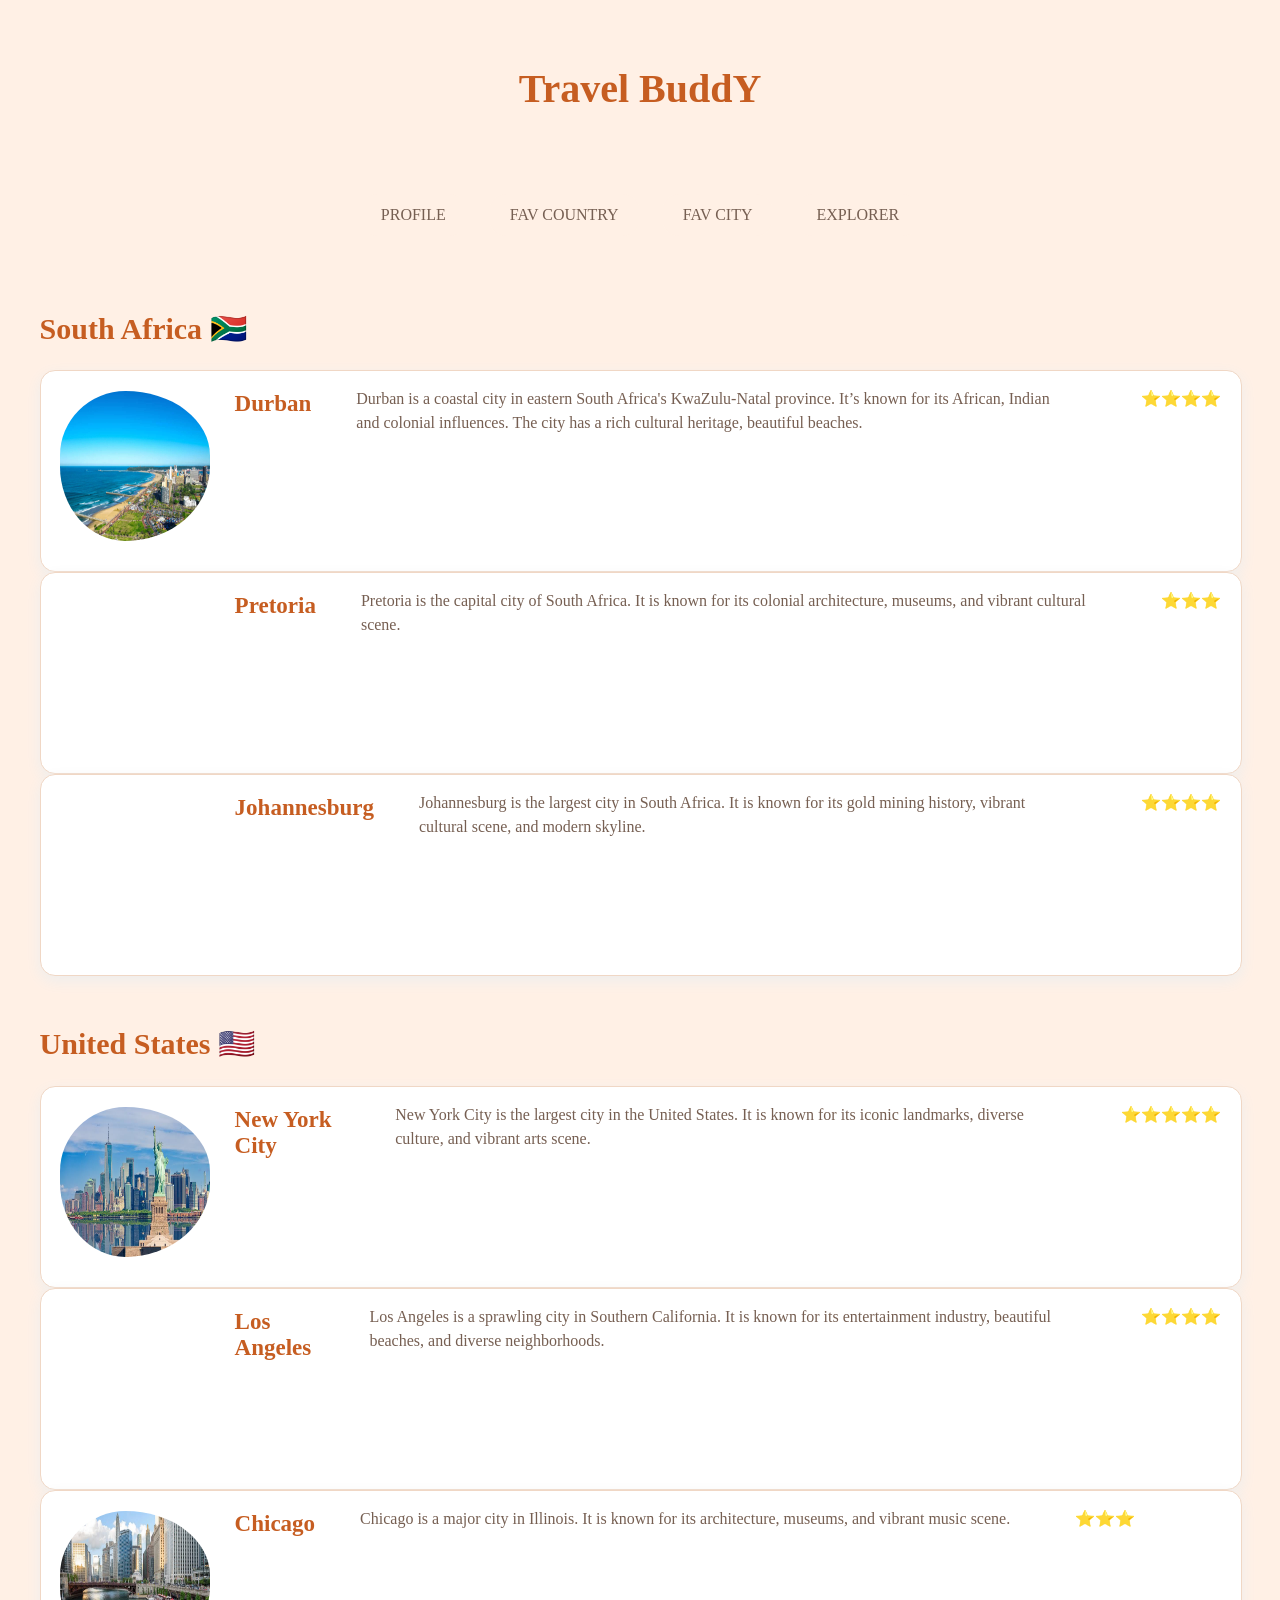
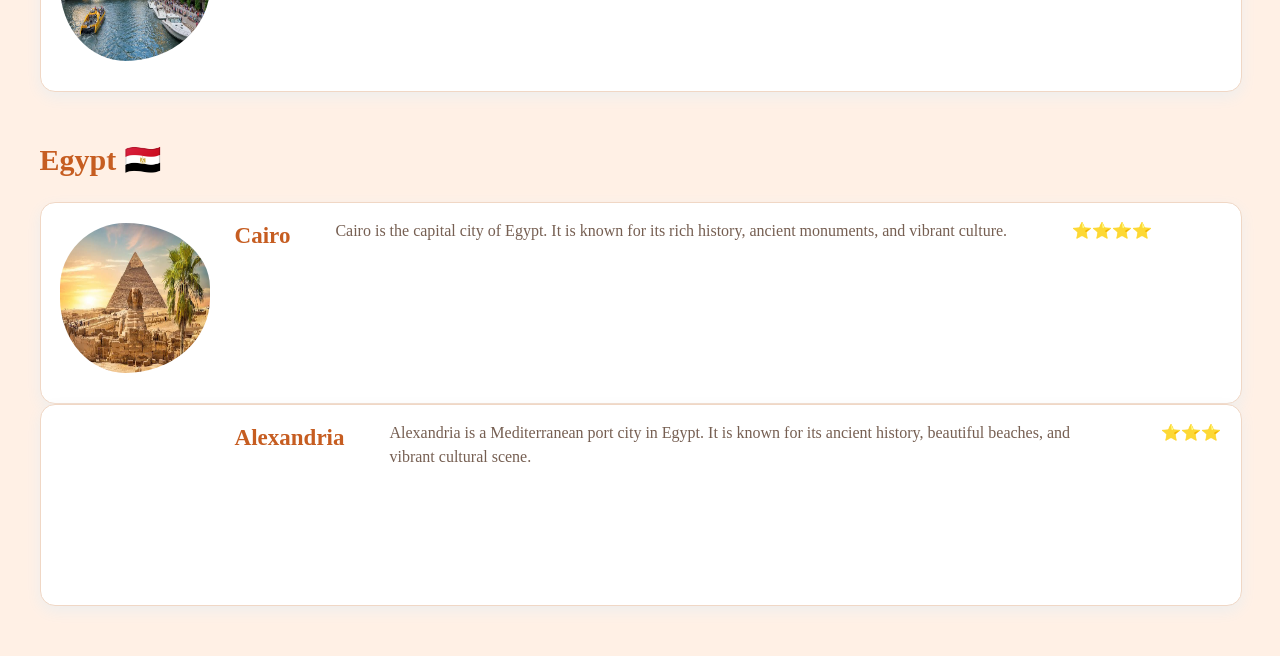
==== index.html @ 29c6b506 "Add files via upload" ====
<!doctype html>
<html>
  <head>
    <title>Travel BuddY</title>
    <link rel="stylesheet" href="style.css" />
  </head>
  <body>
    <header>
      <h1>Travel BuddY</h1>
    </header>
    <nav>
      <a href="#">PROFILE</a>
      <a href="#">FAV COUNTRY</a>
      <a href="#">FAV CITY</a>
      <a href="#">EXPLORER</a>
    </nav>
    <section>
      <h2>South Africa 🇿🇦</h2>
      <div class="city">
        <div class="image">
          <img src="/images/durban.jpeg" alt="Durban, South Africa" />
        </div>
        <h3>Durban</h3>
        <p>
          Durban is a coastal city in eastern South Africa's KwaZulu-Natal
          province. It’s known for its African, Indian and colonial influences.
          The city has a rich cultural heritage, beautiful beaches.
        </p>
        <p>⭐️⭐️⭐️⭐️</p>
      </div>
      <div class="city">
        <div class="image">
          <img src="/images/pretoria.jpg" alt="Pretoria, South Africa" />
        </div>
        <h3>Pretoria</h3>
        <p>
          Pretoria is the capital city of South Africa. It is known for its
          colonial architecture, museums, and vibrant cultural scene.
        </p>
        <p>⭐️⭐️⭐️</p>
      </div>
      <div class="city">
        <div class="image">
          <img
            src="/images/Johannesburg.jpg"
            alt="Johannesburg, South Africa"
          />
        </div>
        <h3>Johannesburg</h3>
        <p>
          Johannesburg is the largest city in South Africa. It is known for its
          gold mining history, vibrant cultural scene, and modern skyline.
        </p>
        <p>⭐️⭐️⭐️⭐️</p>
      </div>
    </section>
    <section>
      <h2>United States 🇺🇸</h2>
      <div class="city">
        <div class="image">
          <img src="/images/newyork.jpeg" alt="New York City, United States" />
        </div>
        <h3>New York City</h3>
        <p>
          New York City is the largest city in the United States. It is known
          for its iconic landmarks, diverse culture, and vibrant arts scene.
        </p>
        <p>⭐️⭐️⭐️⭐️⭐️</p>
      </div>
      <div class="city">
        <div class="image">
          <img src="/images/LA.jpg" alt="Los Angeles, United States" />
        </div>
        <h3>Los Angeles</h3>
        <p>
          Los Angeles is a sprawling city in Southern California. It is known
          for its entertainment industry, beautiful beaches, and diverse
          neighborhoods.
        </p>
        <p>⭐️⭐️⭐️⭐️</p>
      </div>
      <div class="city">
        <div class="image">
          <img src="/images/chicago.jpeg" alt="Chicago, United States" />
        </div>
        <h3>Chicago</h3>
        <p>
          Chicago is a major city in Illinois. It is known for its architecture,
          museums, and vibrant music scene.
        </p>
        <p>⭐️⭐️⭐️</p>
      </div>
    </section>
    <section>
      <h2>Egypt 🇪🇬</h2>
      <div class="city">
        <div class="image">
          <img src="/images/cairo.jpeg" alt="Cairo, Egypt" />
        </div>
        <h3>Cairo</h3>
        <p>
          Cairo is the capital city of Egypt. It is known for its rich history,
          ancient monuments, and vibrant culture.
        </p>
        <p>⭐️⭐️⭐️⭐️</p>
      </div>
      <div class="city">
        <div class="image">
          <img src="/images/alexander.jpg" alt="Alexandria, Egypt" />
        </div>
        <h3>Alexandria</h3>
        <p>
          Alexandria is a Mediterranean port city in Egypt. It is known for its
          ancient history, beautiful beaches, and vibrant cultural scene.
        </p>
        <p>⭐️⭐️⭐️</p>
      </div>
    </section>
  </body>
</html>
---- style.css ----
:root {
      --dark-orange: #c65d21;
      --light-orange: #f4a261;
      --pale-orange: #fff0e5;
      --white: #ffffff; 

      --text: #2f211b;
      --muted: #765f52;
      --border: #f0d7c5;
}

body {
    background-color: var(--pale-orange);
    color: var(--text);
}

header {
    text-align: center;
    padding: 30px;
}

header h1 {
    color: var(--dark-orange);
    font-size: 40px;
}

nav {
    text-align: center;
    padding: 15px;
    
}

nav a {
    text-decoration: none;
    color: var(--muted);
    background-color: var(--pale-orange);

    padding: 12px 20px;
    margin: 10px;

    display: inline-block;
    border-radius: 16px;
}

nav a:hover {
    background-color: var(--light-orange);
    color: var(--white);
}

section {
    margin: 50px auto;
    width: 95%;
}

section h2 {
    color: var(--dark-orange);
    font-size: 30px;
}

.city {
    display: flex;
    gap: 25px;
}

.city {
    background-color: var(--white);
    border: 1px solid var(--border);
    border-radius: 15px;
    width: 100%;
    padding-bottom: 20px;
    overflow: hidden;
    box-shadow: 0px 5px 15px #eee;
}

.city img {
    width: 150px;
    height: 150px;
    color:var(--white);
    display:block;
    border-radius: 1px;
    padding-block: 10px;
    padding-left: 19px;
    padding-top: 20px;
     border-radius: 100px;
}

.city h3 {
    color: var(--dark-orange);
    font-size: 23px;
    margin-top: 20px;
}

.city p {
    color: var(--muted);
    margin-left: 20px;
    margin-right: 20px;
    line-height: 1.5;
}
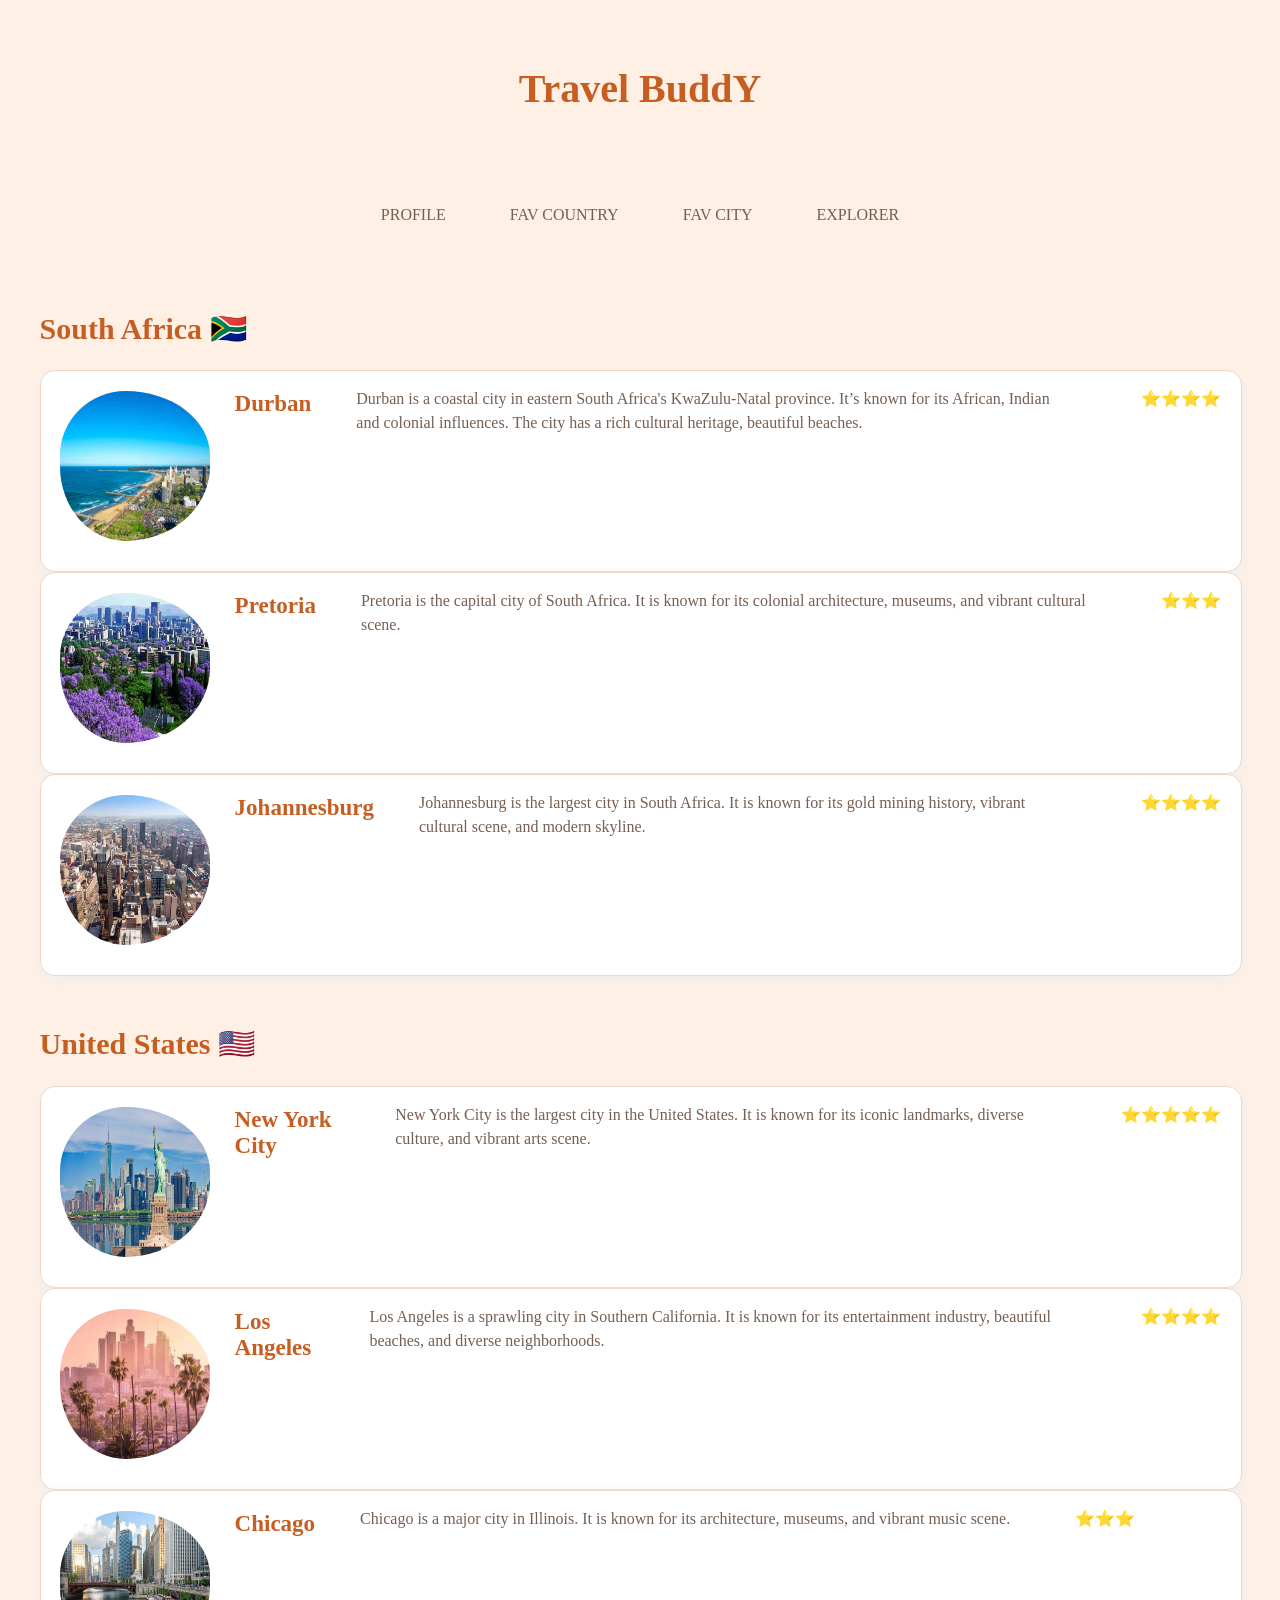
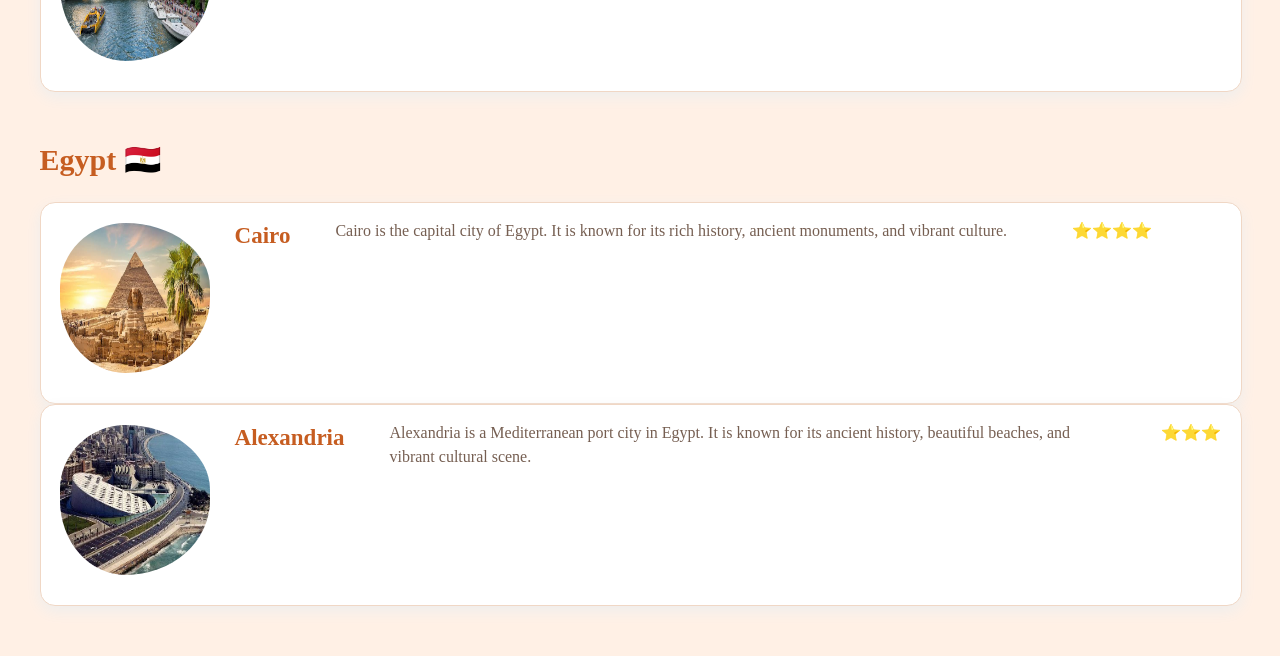
==== commit b21a91b9: "img src" ====
--- a/index.html
+++ b/index.html
@@ -18,7 +18,7 @@
       <h2>South Africa 🇿🇦</h2>
       <div class="city">
         <div class="image">
-          <img src="/images/durban.jpeg" alt="Durban, South Africa" />
+          <img src="images/durban.jpeg" alt="Durban, South Africa" />
         </div>
         <h3>Durban</h3>
         <p>
@@ -30,7 +30,7 @@
       </div>
       <div class="city">
         <div class="image">
-          <img src="/images/pretoria.jpg" alt="Pretoria, South Africa" />
+          <img src="images/Pretoria.jpeg" alt="Pretoria, South Africa" />
         </div>
         <h3>Pretoria</h3>
         <p>
@@ -41,10 +41,7 @@
       </div>
       <div class="city">
         <div class="image">
-          <img
-            src="/images/Johannesburg.jpg"
-            alt="Johannesburg, South Africa"
-          />
+          <img src="images/Johannesburg.jpg" alt="Johannesburg, South Africa" />
         </div>
         <h3>Johannesburg</h3>
         <p>
@@ -58,7 +55,7 @@
       <h2>United States 🇺🇸</h2>
       <div class="city">
         <div class="image">
-          <img src="/images/newyork.jpeg" alt="New York City, United States" />
+          <img src="images/newyork.jpeg" alt="New York City, United States" />
         </div>
         <h3>New York City</h3>
         <p>
@@ -69,7 +66,7 @@
       </div>
       <div class="city">
         <div class="image">
-          <img src="/images/LA.jpg" alt="Los Angeles, United States" />
+          <img src="images/LA.jpeg" alt="Los Angeles, United States" />
         </div>
         <h3>Los Angeles</h3>
         <p>
@@ -81,7 +78,7 @@
       </div>
       <div class="city">
         <div class="image">
-          <img src="/images/chicago.jpeg" alt="Chicago, United States" />
+          <img src="images/chicago.jpeg" alt="Chicago, United States" />
         </div>
         <h3>Chicago</h3>
         <p>
@@ -95,7 +92,7 @@
       <h2>Egypt 🇪🇬</h2>
       <div class="city">
         <div class="image">
-          <img src="/images/cairo.jpeg" alt="Cairo, Egypt" />
+          <img src="images/cairo.jpeg" alt="Cairo, Egypt" />
         </div>
         <h3>Cairo</h3>
         <p>
@@ -106,7 +103,7 @@
       </div>
       <div class="city">
         <div class="image">
-          <img src="/images/alexander.jpg" alt="Alexandria, Egypt" />
+          <img src="images/alexander.jpeg" alt="Alexandria, Egypt" />
         </div>
         <h3>Alexandria</h3>
         <p>
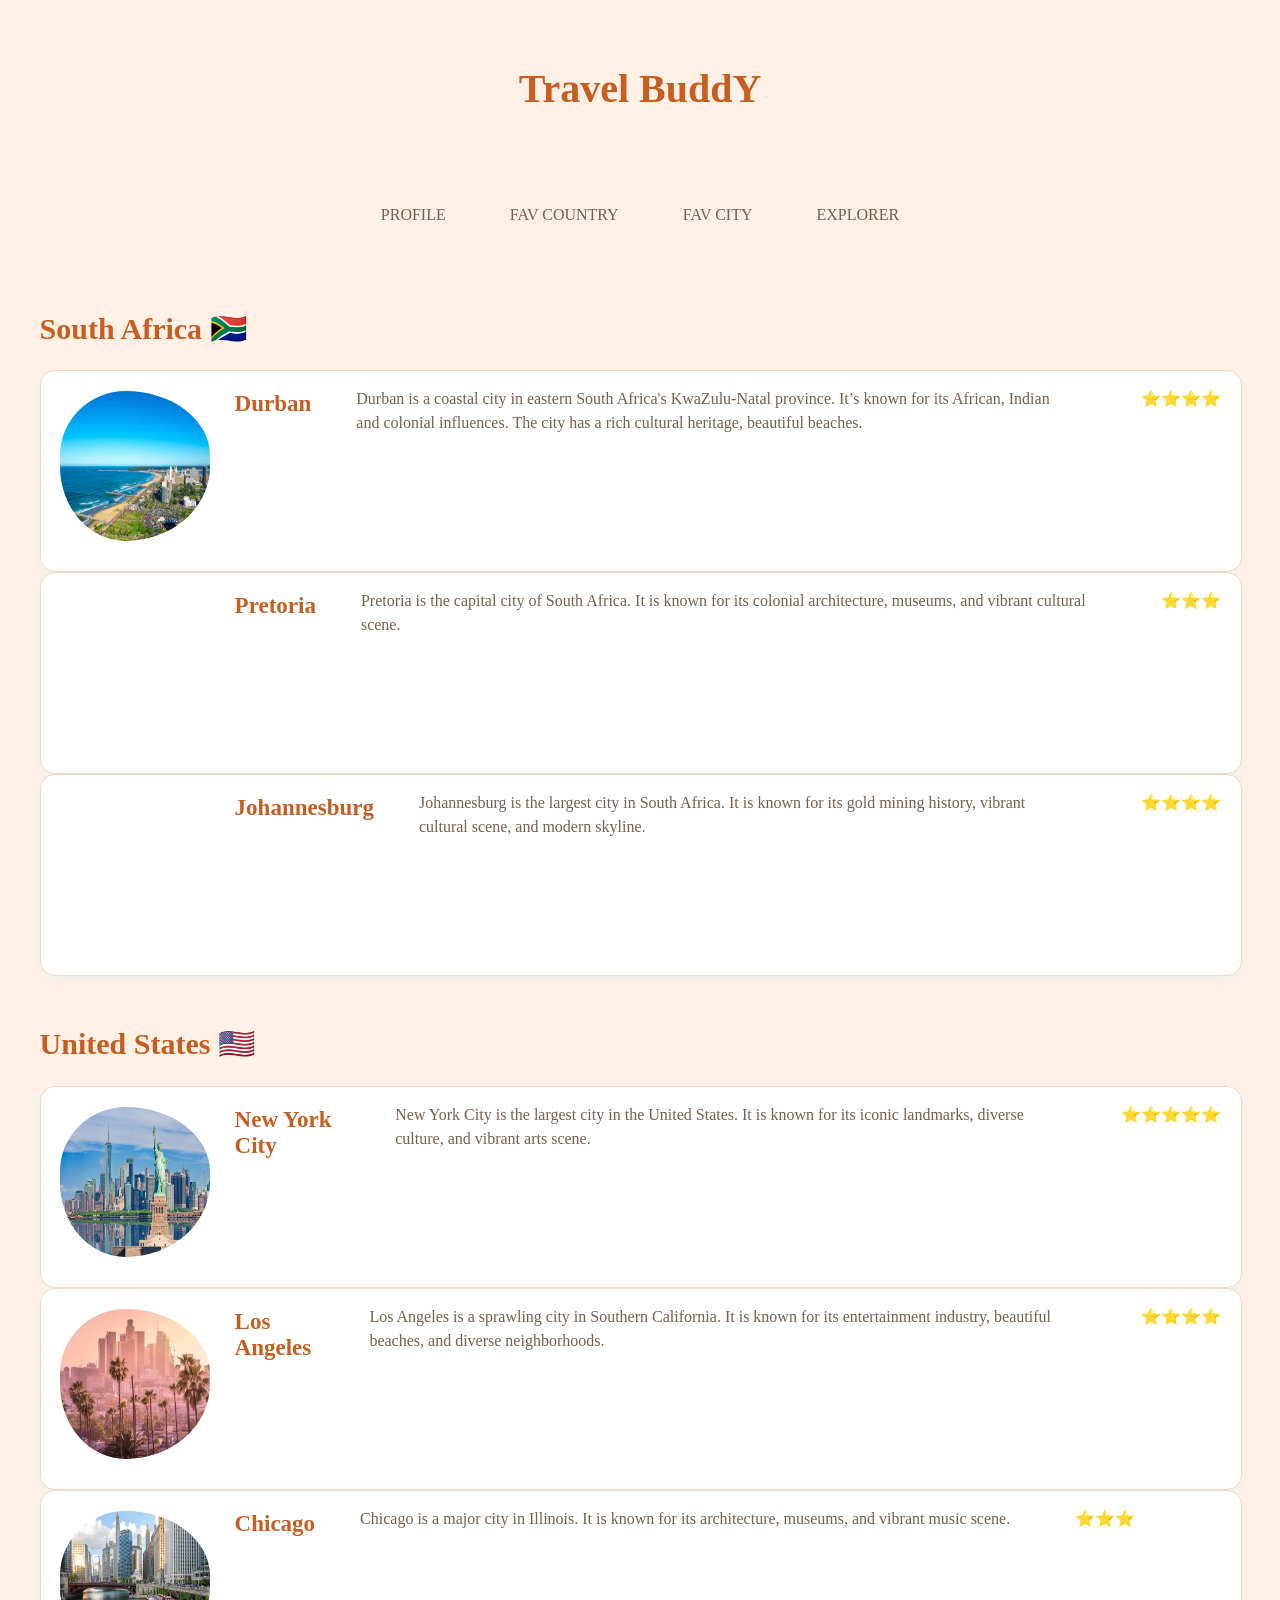
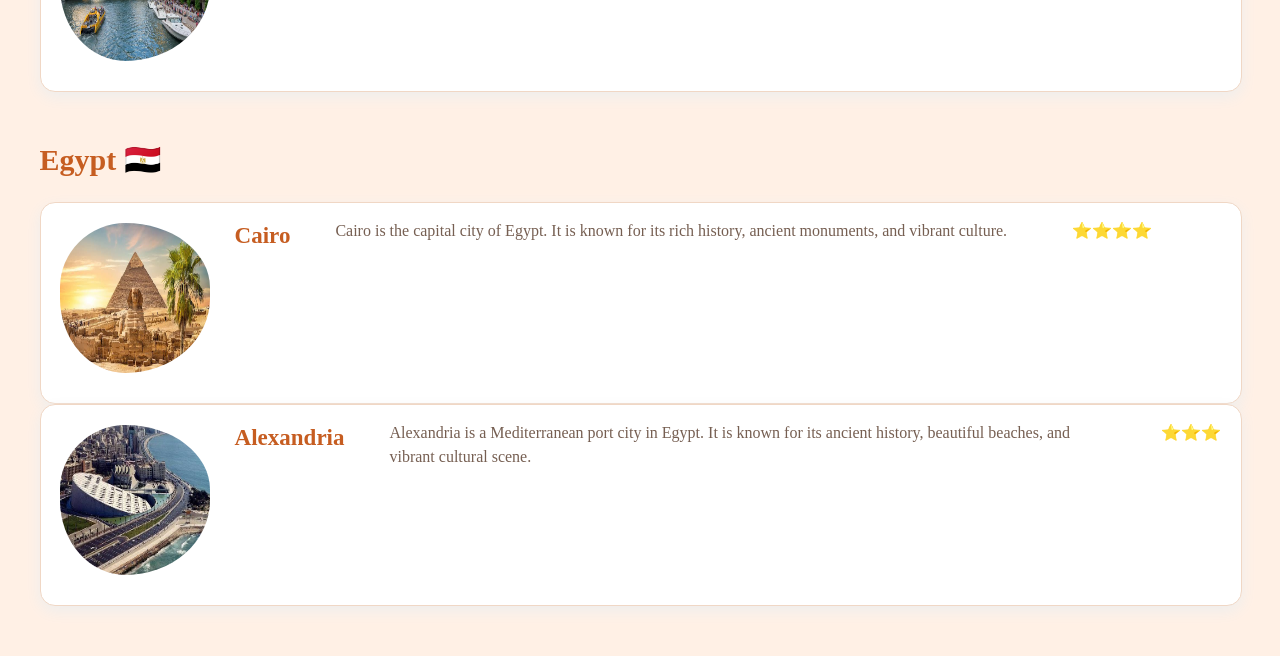
==== commit 6a042086: "images name" ====
--- a/index.html
+++ b/index.html
@@ -30,7 +30,7 @@
       </div>
       <div class="city">
         <div class="image">
-          <img src="images/Pretoria.jpeg" alt="Pretoria, South Africa" />
+          <img src="images/pretoria.jpeg" alt="Pretoria, South Africa" />
         </div>
         <h3>Pretoria</h3>
         <p>
@@ -41,7 +41,7 @@
       </div>
       <div class="city">
         <div class="image">
-          <img src="images/Johannesburg.jpg" alt="Johannesburg, South Africa" />
+          <img src="images/johannesburg.jpg" alt="Johannesburg, South Africa" />
         </div>
         <h3>Johannesburg</h3>
         <p>
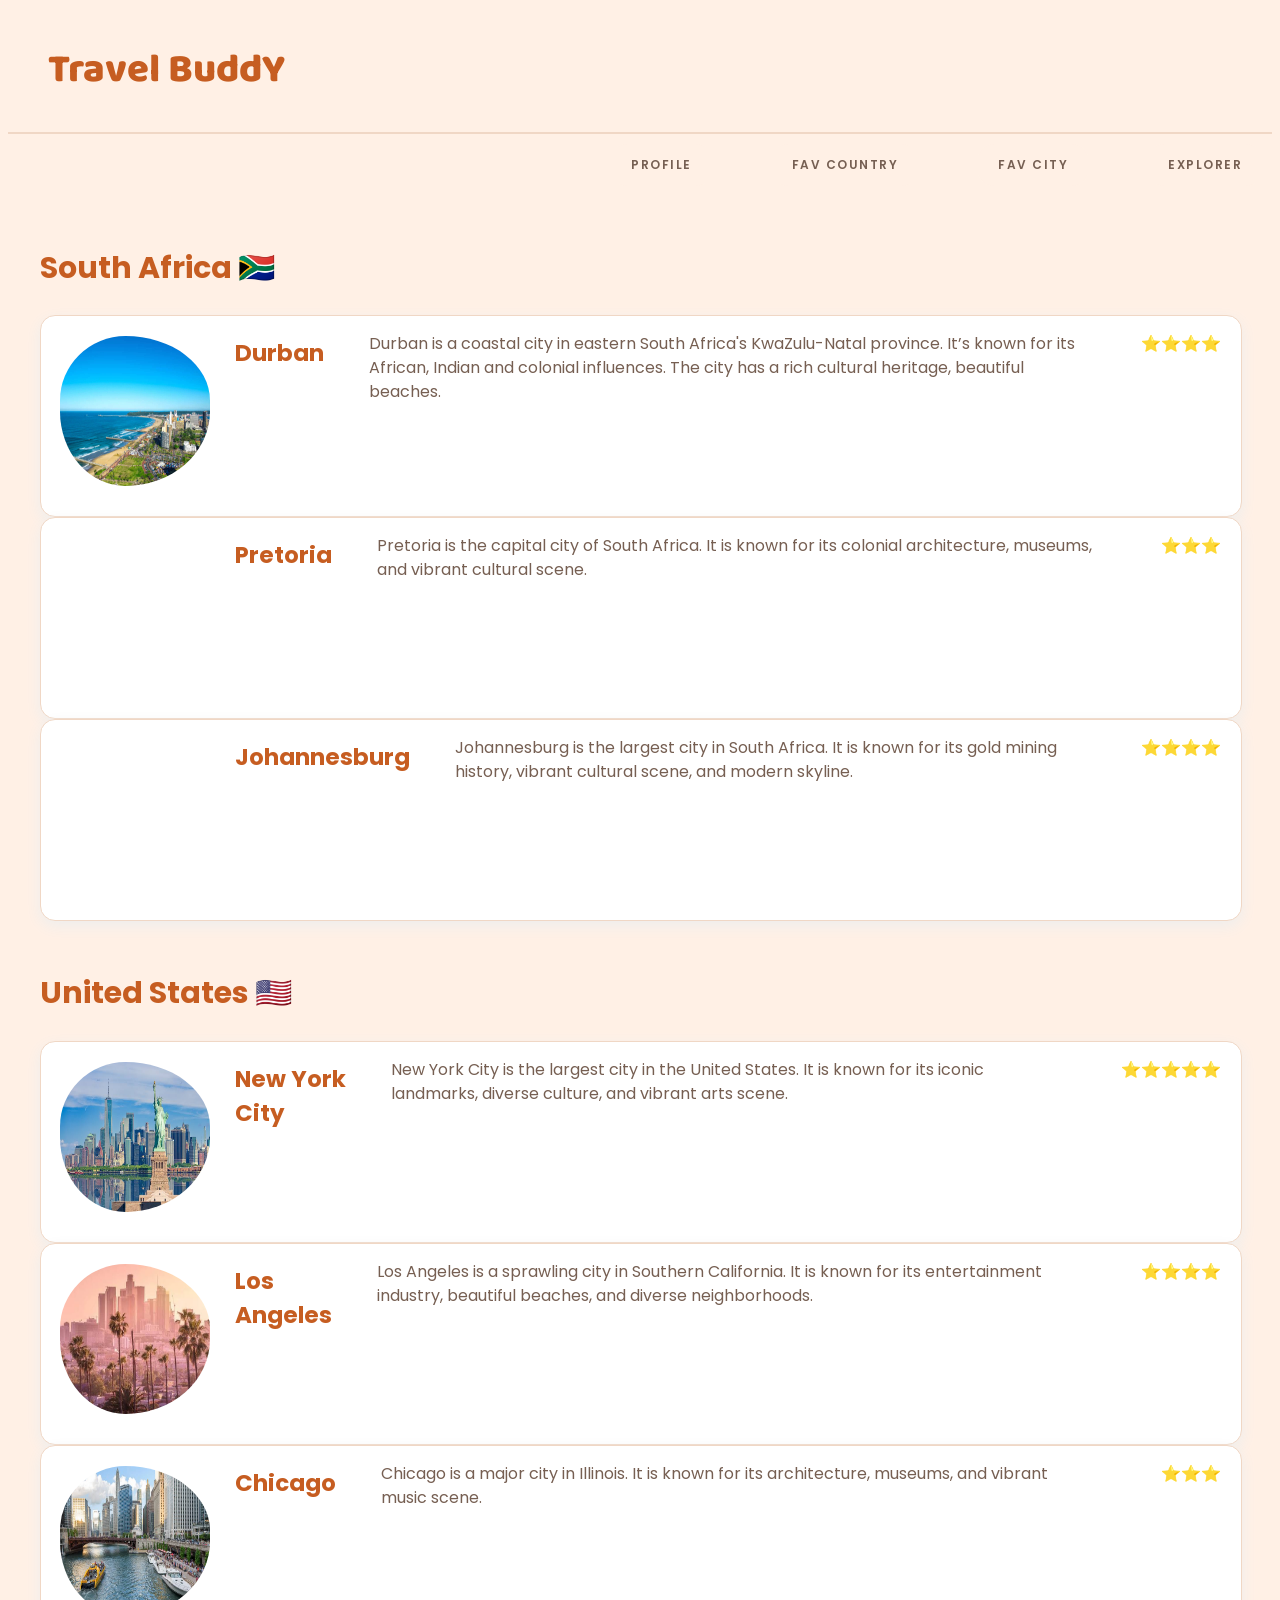
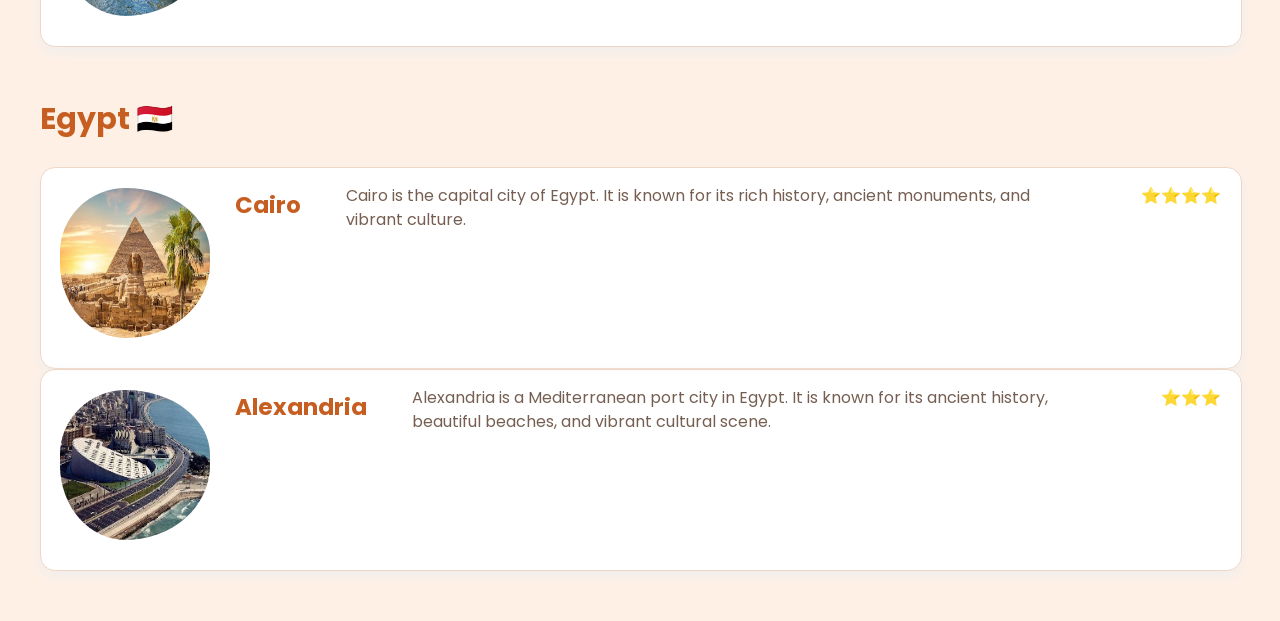
==== commit a49074ec: "styling nav bar and font" ====
--- a/index.html
+++ b/index.html
@@ -2,6 +2,10 @@
 <html>
   <head>
     <title>Travel BuddY</title>
+    <link
+      href="https://fonts.googleapis.com/css2?family=Baloo+2:wght@600;800&family=Poppins:wght@400;600&display=swap"
+      rel="stylesheet"
+    />
     <link rel="stylesheet" href="style.css" />
   </head>
   <body>
--- a/style.css
+++ b/style.css
@@ -15,25 +15,40 @@
 }
 
 header {
+    display:flex;
+    justify-content: space-between;
     text-align: center;
-    padding: 30px;
+    padding: 3px 40px;
+    border-bottom: 2px solid var(--border);
 }
 
 header h1 {
+    font-family: 'baloo 2', cursive;
+    font-size: 1.8rem;
+    font-weight: 800;
     color: var(--dark-orange);
     font-size: 40px;
 }
 
 nav {
-    text-align: center;
-    padding: 15px;
-    
+    display:flex;
+    justify-content: flex-end;
+    gap: 40px;
+    flex: 1;
 }
 
 nav a {
+    font-family: poppins, sans-serif;
+    font-size: 0.75rem;
+    font-weight: 600;
+    letter-spacing: 1.5px;
+    text-transform: uppercase;
     text-decoration: none;
+    position:relative;
     color: var(--muted);
+    padding-bottom: 4px;
     background-color: var(--pale-orange);
+    transition: all 0.3s ease;
 
     padding: 12px 20px;
     margin: 10px;
@@ -55,6 +70,7 @@
 section h2 {
     color: var(--dark-orange);
     font-size: 30px;
+    font-family: poppins, sans-serif;
 }
 
 .city {
@@ -85,12 +101,14 @@
 }
 
 .city h3 {
+    font-family: poppins, sans-serif;
     color: var(--dark-orange);
     font-size: 23px;
     margin-top: 20px;
 }
 
 .city p {
+    font-family: poppins, sans-serif;
     color: var(--muted);
     margin-left: 20px;
     margin-right: 20px;
